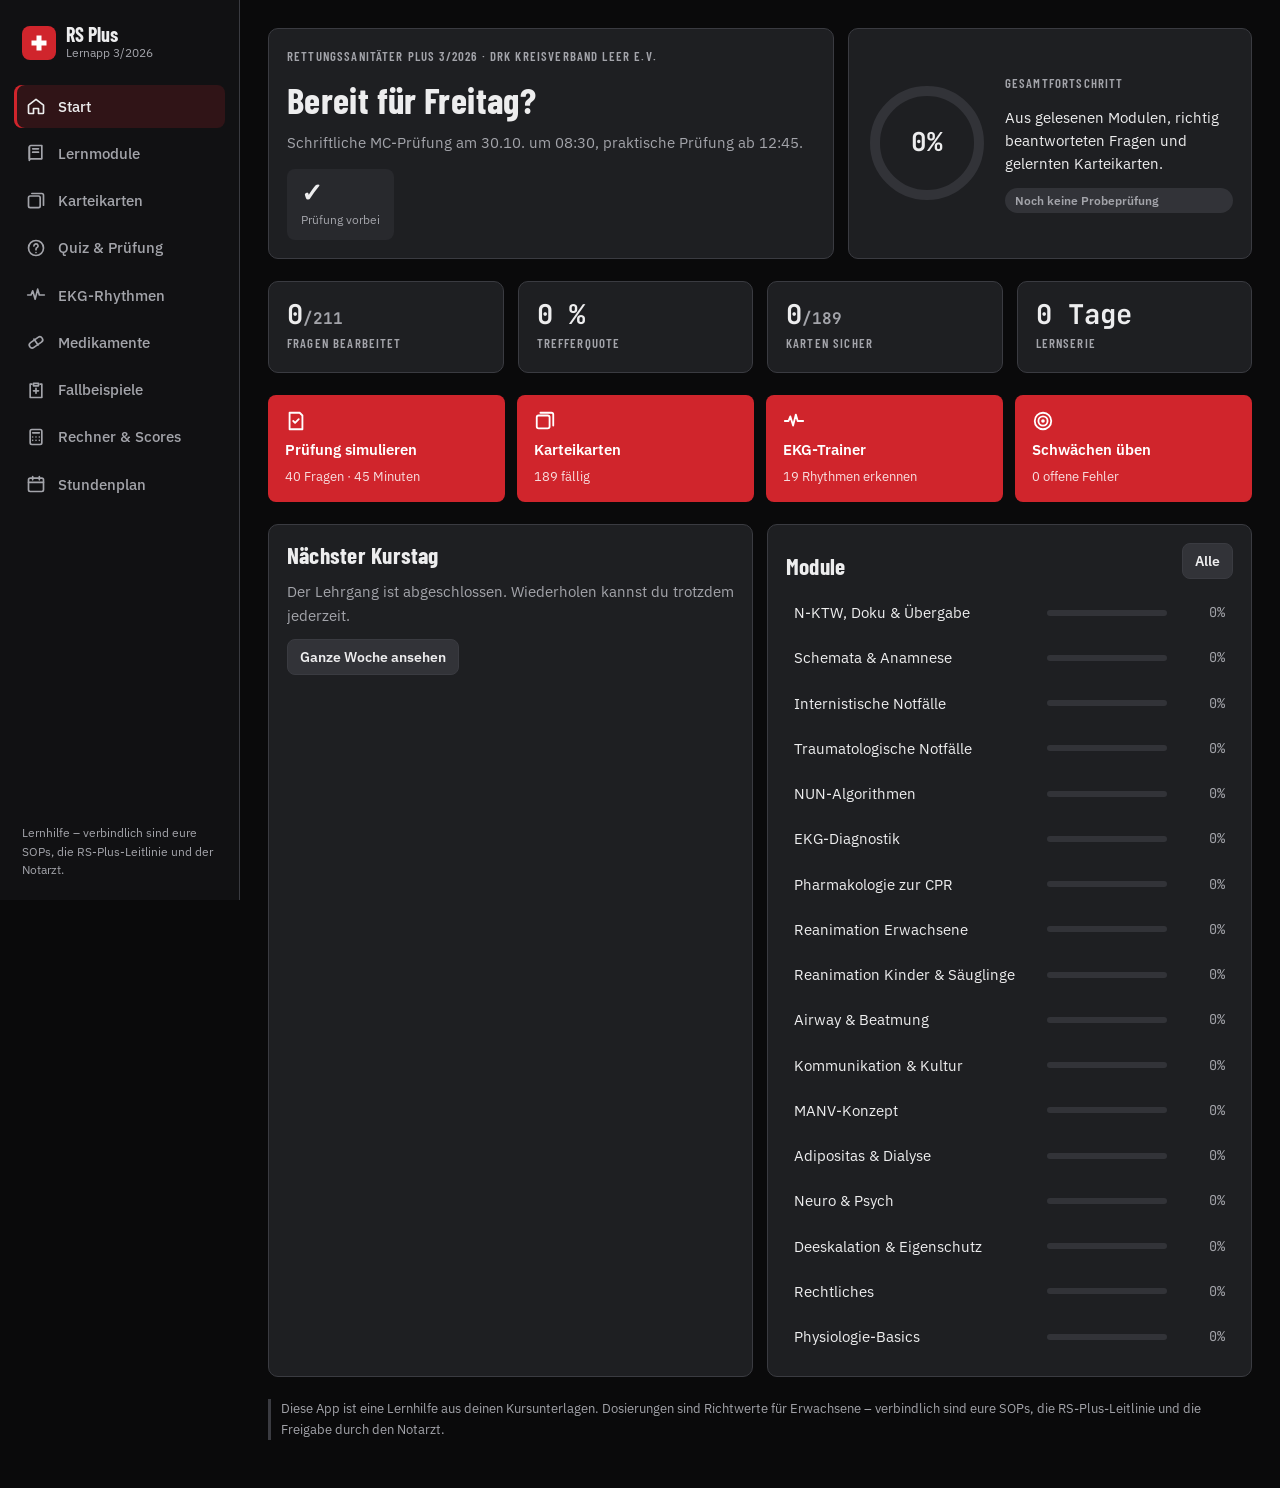
==== index.html @ 8b93676a "RS Plus Lernapp: Dashboard, Lernmodule, Quiz, Karteikarten, EKG, Medikamente, Fälle Co-Authored-By: " ====
<!doctype html>
<html lang="de">
<head>
  <meta charset="utf-8">
  <meta name="viewport" content="width=device-width, initial-scale=1, viewport-fit=cover">
  <meta name="theme-color" content="#0a0a0b">
  <title>RS Plus Lernapp</title>
  <link rel="preconnect" href="https://fonts.googleapis.com">
  <link rel="preconnect" href="https://fonts.gstatic.com" crossorigin>
  <link rel="stylesheet" href="https://fonts.googleapis.com/css2?family=Barlow+Condensed:wght@600;700&family=IBM+Plex+Sans:wght@400;500;600&family=JetBrains+Mono:wght@500;700&display=swap">
  <link rel="stylesheet" href="css/app.css">
</head>
<body>
  <div id="app"></div>
  <noscript>Bitte JavaScript aktivieren, um die Lernapp zu nutzen.</noscript>
  <script src="js/data/stundenplan.js"></script>
  <script src="js/data/module.js"></script>
  <script src="js/data/fragen.js"></script>
  <script src="js/data/medikamente.js"></script>
  <script src="js/data/faelle.js"></script>
  <script src="js/data/ekg.js"></script>
  <script src="js/app.js"></script>
</body>
</html>
---- css/app.css ----
/* RS Plus Lernapp – Layout: Seitenleiste (Desktop) bzw. Tab-Leiste (Handy), Inhalt in anthrazitfarbenen Feldern auf Schwarz */
:root {
  color-scheme: dark;
  --bg: #0a0a0b;
  --surface: #1e1f22;
  --surface-2: #28292d;
  --surface-3: #323338;
  --line: #3a3b41;
  --text: #ededee;
  --muted: #a3a4aa;
  --red: #d0252c;
  --red-hi: #e8383f;
  --red-soft: rgba(208, 37, 44, 0.16);
  --ok: #3db37c;
  --ok-soft: rgba(61, 179, 124, 0.15);
  --warn: #e2a23a;
  --warn-soft: rgba(226, 162, 58, 0.15);
  --ekg-bg: #0e0e0f;
  --ekg-gs: #2b1517;
  --ekg-gl: #4d1e22;
  --ekg-line: #5ef08f;
  --f-display: 'Barlow Condensed', 'Arial Narrow', 'Roboto Condensed', sans-serif;
  --f-body: 'IBM Plex Sans', system-ui, -apple-system, 'Segoe UI', Roboto, sans-serif;
  --f-mono: 'JetBrains Mono', ui-monospace, 'SFMono-Regular', Menlo, monospace;
  --r: 10px;
  --nav-h: 64px;
}

* { box-sizing: border-box; }
html, body { margin: 0; background: var(--bg); color: var(--text); }
body { font-family: var(--f-body); font-size: 15px; line-height: 1.55; -webkit-font-smoothing: antialiased; }
img, svg { max-width: 100%; }
[hidden] { display: none !important; }
button { font: inherit; color: inherit; }
a { color: var(--red-hi); }
:focus-visible { outline: 2px solid var(--red-hi); outline-offset: 2px; }
h1, h2, h3 { font-family: var(--f-display); font-weight: 700; letter-spacing: 0.01em; line-height: 1.1; margin: 0; text-wrap: balance; }
h1 { font-size: 2rem; }
h2 { font-size: 1.45rem; }
h3 { font-size: 1.15rem; }
p { margin: 0; }
.mono { font-family: var(--f-mono); font-variant-numeric: tabular-nums; }
.muted { color: var(--muted); }
.label { font-family: var(--f-display); text-transform: uppercase; letter-spacing: 0.09em; font-size: 0.8rem; color: var(--muted); font-weight: 600; }

/* ---------- Grundgerüst ---------- */
.app { display: grid; grid-template-columns: 240px minmax(0, 1fr); min-height: 100vh; }
.sidebar {
  position: sticky; top: 0; height: 100vh; overflow-y: auto;
  background: #111113; border-right: 1px solid var(--line);
  padding: 20px 14px; display: flex; flex-direction: column; gap: 4px;
}
.brand { display: flex; align-items: center; gap: 10px; padding: 4px 8px 18px; }
.brand-mark {
  width: 34px; height: 34px; border-radius: 8px; background: var(--red);
  display: grid; place-items: center; flex: none;
}
.brand-mark svg { width: 20px; height: 20px; }
.brand-name { font-family: var(--f-display); font-weight: 700; font-size: 1.25rem; line-height: 1; }
.brand-sub { font-size: 0.75rem; color: var(--muted); }
.nav-link {
  display: flex; align-items: center; gap: 12px; padding: 10px 12px; border-radius: 8px;
  color: var(--muted); text-decoration: none; font-weight: 500; border: 0; background: none; cursor: pointer; text-align: left;
}
.nav-link svg { width: 20px; height: 20px; flex: none; }
.nav-link:hover { background: var(--surface); color: var(--text); }
.nav-link.aktiv { background: var(--red-soft); color: var(--text); box-shadow: inset 3px 0 0 var(--red); }
.sidebar-foot { margin-top: auto; padding: 14px 8px 0; font-size: 0.75rem; color: var(--muted); }

.main {
  min-width: 0;
  padding-block: 28px 48px;
  padding-left: max(28px, env(safe-area-inset-left, 0px));
  padding-right: max(28px, env(safe-area-inset-right, 0px));
}
.inhalt { max-width: 1120px; margin: 0 auto; display: flex; flex-direction: column; gap: 22px; }

.topbar, .bottomnav { display: none; }

/* ---------- Bausteine ---------- */
.feld { background: var(--surface); border: 1px solid var(--line); border-radius: var(--r); padding: 18px; min-width: 0; }
.feld-2 { background: var(--surface-2); border-radius: 8px; padding: 14px; min-width: 0; }
.stapel { display: flex; flex-direction: column; gap: 12px; }
.reihe { display: flex; gap: 12px; flex-wrap: wrap; align-items: center; }
.raster { display: grid; gap: 14px; grid-template-columns: repeat(auto-fill, minmax(240px, 1fr)); }
.raster-2 { display: grid; gap: 14px; grid-template-columns: repeat(2, minmax(0, 1fr)); }
.kopf { display: flex; align-items: flex-end; justify-content: space-between; gap: 14px; flex-wrap: wrap; }
.kopf .stapel { gap: 6px; }

.btn {
  display: inline-flex; align-items: center; justify-content: center; gap: 8px;
  min-height: 44px; padding: 10px 18px; border-radius: 8px; border: 1px solid transparent;
  background: var(--red); color: #fff; font-weight: 600; cursor: pointer; text-decoration: none;
  transition: background 0.15s;
}
.btn:hover { background: var(--red-hi); }
.btn svg { width: 18px; height: 18px; }
.btn.zweit { background: var(--surface-3); border-color: var(--line); color: var(--text); }
.btn.zweit:hover { background: #3c3d43; }
.btn.klein { min-height: 36px; padding: 6px 12px; font-size: 0.9rem; }
.btn.breit { width: 100%; }
.btn:disabled { opacity: 0.45; cursor: default; }

.chip { display: inline-flex; align-items: center; gap: 6px; padding: 3px 10px; border-radius: 999px; font-size: 0.78rem; font-weight: 600; background: var(--surface-3); color: var(--muted); white-space: nowrap; }
.chip.rot { background: var(--red-soft); color: #ff8a8f; }
.chip.ok { background: var(--ok-soft); color: #7fe0b0; }
.chip.warn { background: var(--warn-soft); color: #f3c57a; }
.filter { display: flex; gap: 8px; flex-wrap: wrap; }
.filter button { border: 1px solid var(--line); background: var(--surface); color: var(--muted); border-radius: 999px; padding: 6px 14px; cursor: pointer; font-size: 0.88rem; }
.filter button.aktiv { background: var(--red); border-color: var(--red); color: #fff; }

.balken { height: 6px; background: var(--surface-3); border-radius: 99px; overflow: hidden; }
.balken > span { display: block; height: 100%; background: var(--red); border-radius: 99px; }
.balken.ok > span { background: var(--ok); }

.zurueck { display: inline-flex; align-items: center; gap: 6px; color: var(--muted); background: none; border: 0; cursor: pointer; padding: 4px 0; font-size: 0.9rem; }
.zurueck:hover { color: var(--text); }
.zurueck svg { width: 16px; height: 16px; }

.suche { width: 100%; min-height: 44px; background: var(--surface); border: 1px solid var(--line); border-radius: 8px; color: var(--text); padding: 10px 14px; font: inherit; }
.suche:focus { outline: 2px solid var(--red); border-color: transparent; }

.hinweis { font-size: 0.82rem; color: var(--muted); border-left: 3px solid var(--line); padding-left: 10px; }

/* ---------- Dashboard ---------- */
.hero { display: grid; grid-template-columns: minmax(0, 1.4fr) minmax(0, 1fr); gap: 14px; }
.hero-text { display: flex; flex-direction: column; gap: 14px; justify-content: space-between; }
.hero-text h1 { font-size: 2.3rem; }
.countdown { display: flex; gap: 10px; flex-wrap: wrap; }
.cd { background: var(--surface-2); border-radius: 8px; padding: 10px 14px; min-width: 76px; }
.cd b { display: block; font-family: var(--f-mono); font-size: 1.6rem; font-weight: 700; line-height: 1.1; }
.cd span { font-size: 0.75rem; color: var(--muted); }
.ring-feld { display: flex; align-items: center; gap: 18px; }
.ring { width: 120px; height: 120px; flex: none; }
.ring .bahn { stroke: var(--surface-3); }
.ring .wert { stroke: var(--red); transition: stroke-dashoffset 0.6s; }
.ring text { fill: var(--text); font-family: var(--f-mono); font-weight: 700; }
.kacheln { display: grid; grid-template-columns: repeat(4, minmax(0, 1fr)); gap: 14px; }
.kachel { display: flex; flex-direction: column; gap: 4px; }
.kachel b { font-family: var(--f-mono); font-size: 1.7rem; line-height: 1.1; }
.aktionen { display: grid; grid-template-columns: repeat(4, minmax(0, 1fr)); gap: 12px; }
.aktion { flex-direction: column; align-items: flex-start; text-align: left; min-height: 92px; padding: 14px 16px; gap: 6px; }
.aktion svg { width: 22px; height: 22px; }
.aktion small { font-weight: 400; opacity: 0.85; font-size: 0.8rem; }

.heute-liste { display: flex; flex-direction: column; }
.heute-zeile { display: grid; grid-template-columns: 56px 28px minmax(0, 1fr) auto; gap: 10px; align-items: center; padding: 10px 0; border-top: 1px solid var(--line); }
.heute-zeile:first-child { border-top: 0; }
.art { width: 24px; height: 24px; border-radius: 6px; display: grid; place-items: center; font-family: var(--f-display); font-weight: 700; font-size: 0.8rem; background: var(--surface-3); }
.art.P { background: var(--warn-soft); color: #f3c57a; }
.art.X { background: var(--red); color: #fff; }

.modul-liste { display: flex; flex-direction: column; gap: 2px; }
.modul-zeile { display: grid; grid-template-columns: minmax(0, 1fr) 120px 44px; gap: 14px; align-items: center; padding: 10px 8px; border-radius: 8px; background: none; border: 0; text-align: left; cursor: pointer; color: var(--text); }
.modul-zeile:hover { background: var(--surface-2); }
.modul-zeile .pct { font-family: var(--f-mono); font-size: 0.85rem; color: var(--muted); text-align: right; }

/* ---------- Module ---------- */
.modul-karte { display: flex; flex-direction: column; gap: 10px; cursor: pointer; text-align: left; color: var(--text); transition: border-color 0.15s; }
.modul-karte:hover { border-color: #55565d; }
.modul-karte p { color: var(--muted); font-size: 0.9rem; }
.modul-karte .reihe { justify-content: space-between; }
.abschnitt h3 { margin-bottom: 10px; }
.punkte { margin: 0; padding-left: 20px; display: flex; flex-direction: column; gap: 7px; }
.punkte li::marker { color: var(--red); }
.punkte strong, .feld strong { color: #fff; }
.tabelle-box { overflow-x: auto; }
table { border-collapse: collapse; width: 100%; font-size: 0.92rem; }
th, td { text-align: left; padding: 9px 10px; border-bottom: 1px solid var(--line); vertical-align: top; }
th { font-family: var(--f-display); text-transform: uppercase; letter-spacing: 0.06em; font-size: 0.8rem; color: var(--muted); font-weight: 600; background: var(--surface-2); }
td:first-child { font-weight: 600; }

/* ---------- Quiz ---------- */
.quiz-kopf { display: flex; justify-content: space-between; align-items: center; gap: 12px; flex-wrap: wrap; }
.frage { font-size: 1.15rem; font-weight: 600; line-height: 1.4; }
.antworten { display: flex; flex-direction: column; gap: 10px; }
.antwort {
  display: grid; grid-template-columns: 30px minmax(0, 1fr); gap: 12px; align-items: center;
  padding: 12px 14px; border-radius: 8px; border: 1px solid var(--line); background: var(--surface-2);
  text-align: left; cursor: pointer; min-height: 52px;
}
.antwort:hover:not(:disabled) { border-color: #5a5b62; }
.antwort .bst { width: 28px; height: 28px; border-radius: 6px; background: var(--surface-3); display: grid; place-items: center; font-family: var(--f-display); font-weight: 700; }
.antwort.gewaehlt { border-color: var(--red); background: var(--red-soft); }
.antwort.richtig { border-color: var(--ok); background: var(--ok-soft); }
.antwort.richtig .bst { background: var(--ok); color: #06140d; }
.antwort.falsch { border-color: var(--red); background: var(--red-soft); }
.antwort.falsch .bst { background: var(--red); color: #fff; }
.antwort:disabled { cursor: default; }
.erklaerung { border-left: 3px solid var(--ok); padding: 8px 12px; background: var(--surface-2); border-radius: 0 8px 8px 0; }
.erklaerung.falsch { border-left-color: var(--red); }
.ergebnis-zahl { font-family: var(--f-mono); font-size: 3rem; font-weight: 700; line-height: 1; }
.timer { font-family: var(--f-mono); font-weight: 700; font-size: 1.1rem; }
.timer.knapp { color: var(--red-hi); }
.punkte-navi { display: flex; gap: 4px; flex-wrap: wrap; }
.punkte-navi span { width: 10px; height: 10px; border-radius: 3px; background: var(--surface-3); }
.punkte-navi span.ok { background: var(--ok); }
.punkte-navi span.nein { background: var(--red); }
.punkte-navi span.jetzt { outline: 2px solid var(--text); }

/* ---------- Karteikarten ---------- */
.karte-buehne { perspective: 1400px; }
.karte {
  position: relative; min-height: 280px; border-radius: 14px; cursor: pointer;
  transform-style: preserve-3d; transition: transform 0.45s;
}
.karte.umgedreht { transform: rotateY(180deg); }
.karte-seite {
  position: absolute; inset: 0; backface-visibility: hidden; -webkit-backface-visibility: hidden;
  border-radius: 14px; border: 1px solid var(--line); background: var(--surface);
  padding: 26px; display: flex; flex-direction: column; justify-content: center; gap: 12px; overflow-y: auto;
}
.karte-seite.hinten { transform: rotateY(180deg); background: var(--surface-2); border-color: #4a4b52; }
.karte-text { font-size: 1.25rem; line-height: 1.45; font-weight: 500; }
.karte-seite.vorne .karte-text { font-family: var(--f-display); font-size: 1.7rem; font-weight: 600; }
.bewertung { display: grid; grid-template-columns: repeat(3, minmax(0, 1fr)); gap: 10px; }
.boxen { display: grid; grid-template-columns: repeat(5, minmax(0, 1fr)); gap: 8px; }
.box { text-align: center; padding: 10px 4px; }
.box b { display: block; font-family: var(--f-mono); font-size: 1.3rem; }
.box span { font-size: 0.72rem; color: var(--muted); }

/* ---------- EKG ---------- */
.ekg-svg { display: block; width: 100%; height: auto; aspect-ratio: 600 / 180; border-radius: 6px; }
.ekg-svg.klein { aspect-ratio: 600 / 180; }
.ekg-bg { fill: var(--ekg-bg); }
.ekg-gs { fill: none; stroke: var(--ekg-gs); stroke-width: 0.6; }
.ekg-gl { fill: none; stroke: var(--ekg-gl); stroke-width: 1; }
.ekg-line { fill: none; stroke: var(--ekg-line); stroke-width: 1.8; stroke-linejoin: round; stroke-linecap: round; filter: drop-shadow(0 0 2px rgba(94, 240, 143, 0.45)); }
.ekg-scroll { overflow-x: auto; }
.ekg-scroll .ekg-svg { min-width: 340px; }
.rhythmus-karte { display: flex; flex-direction: column; gap: 10px; cursor: pointer; text-align: left; color: var(--text); }
.rhythmus-karte:hover { border-color: #55565d; }
.massstab { display: flex; gap: 14px; flex-wrap: wrap; font-size: 0.78rem; color: var(--muted); }

/* ---------- Medikamente ---------- */
.medi-zeile { display: grid; grid-template-columns: minmax(0, 1fr) auto; gap: 8px 14px; align-items: center; padding: 14px 16px; cursor: pointer; text-align: left; color: var(--text); }
.medi-zeile:hover { border-color: #55565d; }
.medi-zeile .ind { grid-column: 1 / -1; color: var(--muted); font-size: 0.88rem; }
.medi-name { font-family: var(--f-display); font-size: 1.25rem; font-weight: 700; }
.steckbrief { display: grid; grid-template-columns: 170px minmax(0, 1fr); gap: 0; }
.steckbrief > div { padding: 12px 14px; border-top: 1px solid var(--line); }
.steckbrief > div:nth-child(odd) { font-family: var(--f-display); text-transform: uppercase; letter-spacing: 0.06em; font-size: 0.82rem; color: var(--muted); font-weight: 600; background: var(--surface-2); }
.steckbrief .dosis { font-family: var(--f-mono); font-size: 0.92rem; }
.steckbrief ul { margin: 0; padding-left: 18px; }
.cave { border: 1px solid var(--red); background: var(--red-soft); border-radius: 8px; padding: 12px 14px; }

/* ---------- Fälle ---------- */
.werte { display: flex; flex-wrap: wrap; gap: 8px; }
.wert { background: var(--surface-2); border-radius: 8px; padding: 8px 12px; min-width: 84px; }
.wert span { display: block; font-size: 0.72rem; color: var(--muted); text-transform: uppercase; letter-spacing: 0.06em; }
.wert b { font-family: var(--f-mono); font-size: 1.05rem; }
.schritt { display: flex; flex-direction: column; gap: 10px; }
.schritt-nr { font-family: var(--f-display); font-weight: 700; color: var(--red-hi); }
.loesung { border-left: 3px solid var(--ok); background: var(--surface-2); padding: 10px 14px; border-radius: 0 8px 8px 0; }
.uebergabe { font-style: italic; line-height: 1.7; }

/* ---------- Rechner ---------- */
.rechner label { display: flex; flex-direction: column; gap: 6px; font-size: 0.88rem; color: var(--muted); }
.rechner select, .rechner input {
  min-height: 44px; background: var(--surface-2); border: 1px solid var(--line); border-radius: 8px; color: var(--text); padding: 8px 12px; font: inherit;
}
.ergebnis { font-family: var(--f-mono); font-size: 2rem; font-weight: 700; }
.check { display: flex; gap: 10px; align-items: center; color: var(--text) !important; font-size: 0.95rem !important; flex-direction: row !important; }
.check input { min-height: 0; width: 20px; height: 20px; accent-color: var(--red); }

/* ---------- Stundenplan ---------- */
.tag-spalten { display: grid; grid-template-columns: repeat(5, minmax(0, 1fr)); gap: 12px; }
.tag-spalte { display: flex; flex-direction: column; gap: 8px; }
.tag-spalte.heute { border-color: var(--red); }
.einheit { background: var(--surface-2); border-radius: 8px; padding: 10px; display: flex; flex-direction: column; gap: 4px; font-size: 0.88rem; border: 0; text-align: left; color: var(--text); }
.einheit[data-ziel] { cursor: pointer; }
.einheit[data-ziel]:hover { background: var(--surface-3); }

.toast { position: fixed; left: 50%; transform: translateX(-50%); bottom: calc(24px + env(safe-area-inset-bottom, 0px)); background: var(--surface-3); border: 1px solid var(--line); padding: 10px 18px; border-radius: 8px; z-index: 50; }

/* ---------- Handy ---------- */
@media (max-width: 900px) {
  .app { display: block; }
  .sidebar { display: none; }
  .topbar {
    display: flex; align-items: center; gap: 10px; position: sticky; top: env(safe-area-inset-top, 0px); z-index: 20;
    background: rgba(10, 10, 11, 0.92); backdrop-filter: blur(8px); border-bottom: 1px solid var(--line);
    padding-block: 10px; padding-left: max(16px, env(safe-area-inset-left, 0px)); padding-right: max(16px, env(safe-area-inset-right, 0px));
  }
  body::before { content: ""; position: fixed; inset: 0 0 auto; height: env(safe-area-inset-top, 0px); z-index: 10; background: var(--bg); }
  .topbar .brand { padding: 0; }
  .main { padding-block: 18px calc(var(--nav-h) + 28px + env(safe-area-inset-bottom, 0px)); padding-left: max(16px, env(safe-area-inset-left, 0px)); padding-right: max(16px, env(safe-area-inset-right, 0px)); }
  .bottomnav {
    display: grid; grid-template-columns: repeat(5, minmax(0, 1fr)); position: fixed; left: 0; right: 0; bottom: 0; z-index: 30;
    background: #111113; border-top: 1px solid var(--line);
    padding-bottom: env(safe-area-inset-bottom, 0px); padding-left: env(safe-area-inset-left, 0px); padding-right: env(safe-area-inset-right, 0px);
  }
  .bottomnav button { display: flex; flex-direction: column; align-items: center; justify-content: center; gap: 3px; height: var(--nav-h); border: 0; background: none; color: var(--muted); font-size: 0.7rem; cursor: pointer; }
  .bottomnav button svg { width: 22px; height: 22px; }
  .bottomnav button.aktiv { color: var(--red-hi); }
  .hero, .raster-2 { grid-template-columns: minmax(0, 1fr); }
  .hero-text h1 { font-size: 1.9rem; }
  .kacheln, .aktionen { grid-template-columns: repeat(2, minmax(0, 1fr)); }
  .tag-spalten { grid-template-columns: minmax(0, 1fr); }
  .steckbrief { grid-template-columns: minmax(0, 1fr); }
  .steckbrief > div:nth-child(odd) { padding-bottom: 6px; }
  .modul-zeile { grid-template-columns: minmax(0, 1fr) 70px 40px; }
  .heute-zeile { grid-template-columns: 46px 26px minmax(0, 1fr); }
  .heute-zeile .btn { grid-column: 3; justify-self: start; }
  .karte { min-height: 300px; }
  .karte-seite.vorne .karte-text { font-size: 1.45rem; }
  .bewertung .btn { padding: 10px 8px; font-size: 0.9rem; }
  h1 { font-size: 1.7rem; }
}
.mehr-menue { display: grid; grid-template-columns: repeat(2, minmax(0, 1fr)); gap: 10px; }
.mehr-menue .btn { min-height: 64px; justify-content: flex-start; }

@media (prefers-reduced-motion: reduce) {
  .karte, .ring .wert, .btn { transition: none; }
}
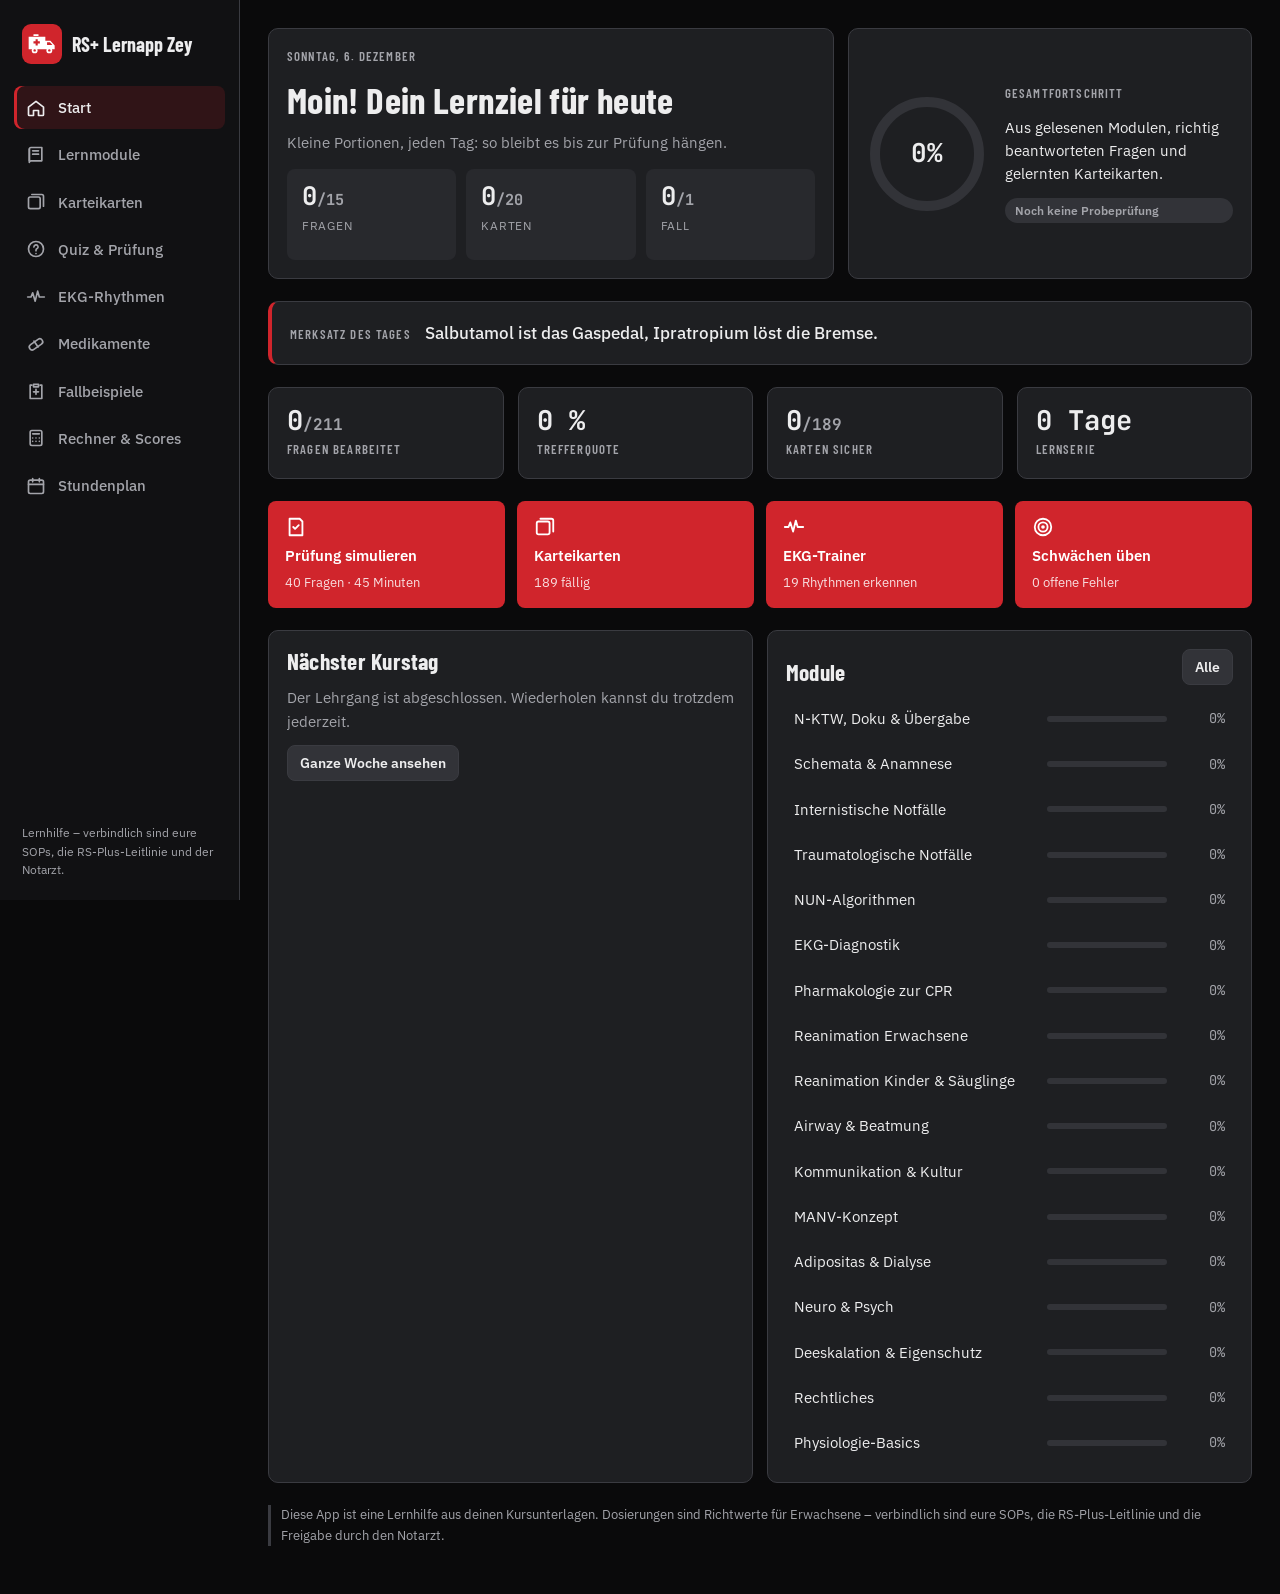
==== commit 31df4977: "Layout: Rettungswagen-Logo, Name RS+ Lernapp Zey, Tagesziele und Merksatz statt Kursdaten Co-Authore" ====
--- a/index.html
+++ b/index.html
@@ -4,7 +4,7 @@
   <meta charset="utf-8">
   <meta name="viewport" content="width=device-width, initial-scale=1, viewport-fit=cover">
   <meta name="theme-color" content="#0a0a0b">
-  <title>RS Plus Lernapp</title>
+  <title>RS+ Lernapp Zey</title>
   <link rel="preconnect" href="https://fonts.googleapis.com">
   <link rel="preconnect" href="https://fonts.gstatic.com" crossorigin>
   <link rel="stylesheet" href="https://fonts.googleapis.com/css2?family=Barlow+Condensed:wght@600;700&family=IBM+Plex+Sans:wght@400;500;600&family=JetBrains+Mono:wght@500;700&display=swap">
--- a/css/app.css
+++ b/css/app.css
@@ -52,10 +52,10 @@
 }
 .brand { display: flex; align-items: center; gap: 10px; padding: 4px 8px 18px; }
 .brand-mark {
-  width: 34px; height: 34px; border-radius: 8px; background: var(--red);
+  width: 40px; height: 40px; border-radius: 9px; background: var(--red);
   display: grid; place-items: center; flex: none;
 }
-.brand-mark svg { width: 20px; height: 20px; }
+.brand-mark svg { width: 32px; height: 32px; }
 .brand-name { font-family: var(--f-display); font-weight: 700; font-size: 1.25rem; line-height: 1; }
 .brand-sub { font-size: 0.75rem; color: var(--muted); }
 .nav-link {
@@ -126,10 +126,15 @@
 .hero { display: grid; grid-template-columns: minmax(0, 1.4fr) minmax(0, 1fr); gap: 14px; }
 .hero-text { display: flex; flex-direction: column; gap: 14px; justify-content: space-between; }
 .hero-text h1 { font-size: 2.3rem; }
-.countdown { display: flex; gap: 10px; flex-wrap: wrap; }
-.cd { background: var(--surface-2); border-radius: 8px; padding: 10px 14px; min-width: 76px; }
-.cd b { display: block; font-family: var(--f-mono); font-size: 1.6rem; font-weight: 700; line-height: 1.1; }
-.cd span { font-size: 0.75rem; color: var(--muted); }
+.tagesziele { display: grid; grid-template-columns: repeat(3, minmax(0, 1fr)); gap: 10px; }
+.tagesziel { display: flex; flex-direction: column; gap: 6px; text-align: left; background: var(--surface-2); border: 1px solid transparent; border-radius: 8px; padding: 12px 14px; cursor: pointer; color: var(--text); }
+.tagesziel:hover { border-color: var(--line); }
+.tagesziel b { font-size: 1.6rem; line-height: 1.1; }
+.tagesziel b span { font-size: 0.95rem; color: var(--muted); }
+.tagesziel > span { font-size: 0.78rem; color: var(--muted); text-transform: uppercase; letter-spacing: 0.06em; }
+.tagesziel.ok { border-color: var(--ok); }
+.merksatz { display: flex; gap: 14px; align-items: baseline; flex-wrap: wrap; border-left: 4px solid var(--red); }
+.merksatz p { font-size: 1.05rem; font-weight: 500; flex: 1 1 280px; }
 .ring-feld { display: flex; align-items: center; gap: 18px; }
 .ring { width: 120px; height: 120px; flex: none; }
 .ring .bahn { stroke: var(--surface-3); }
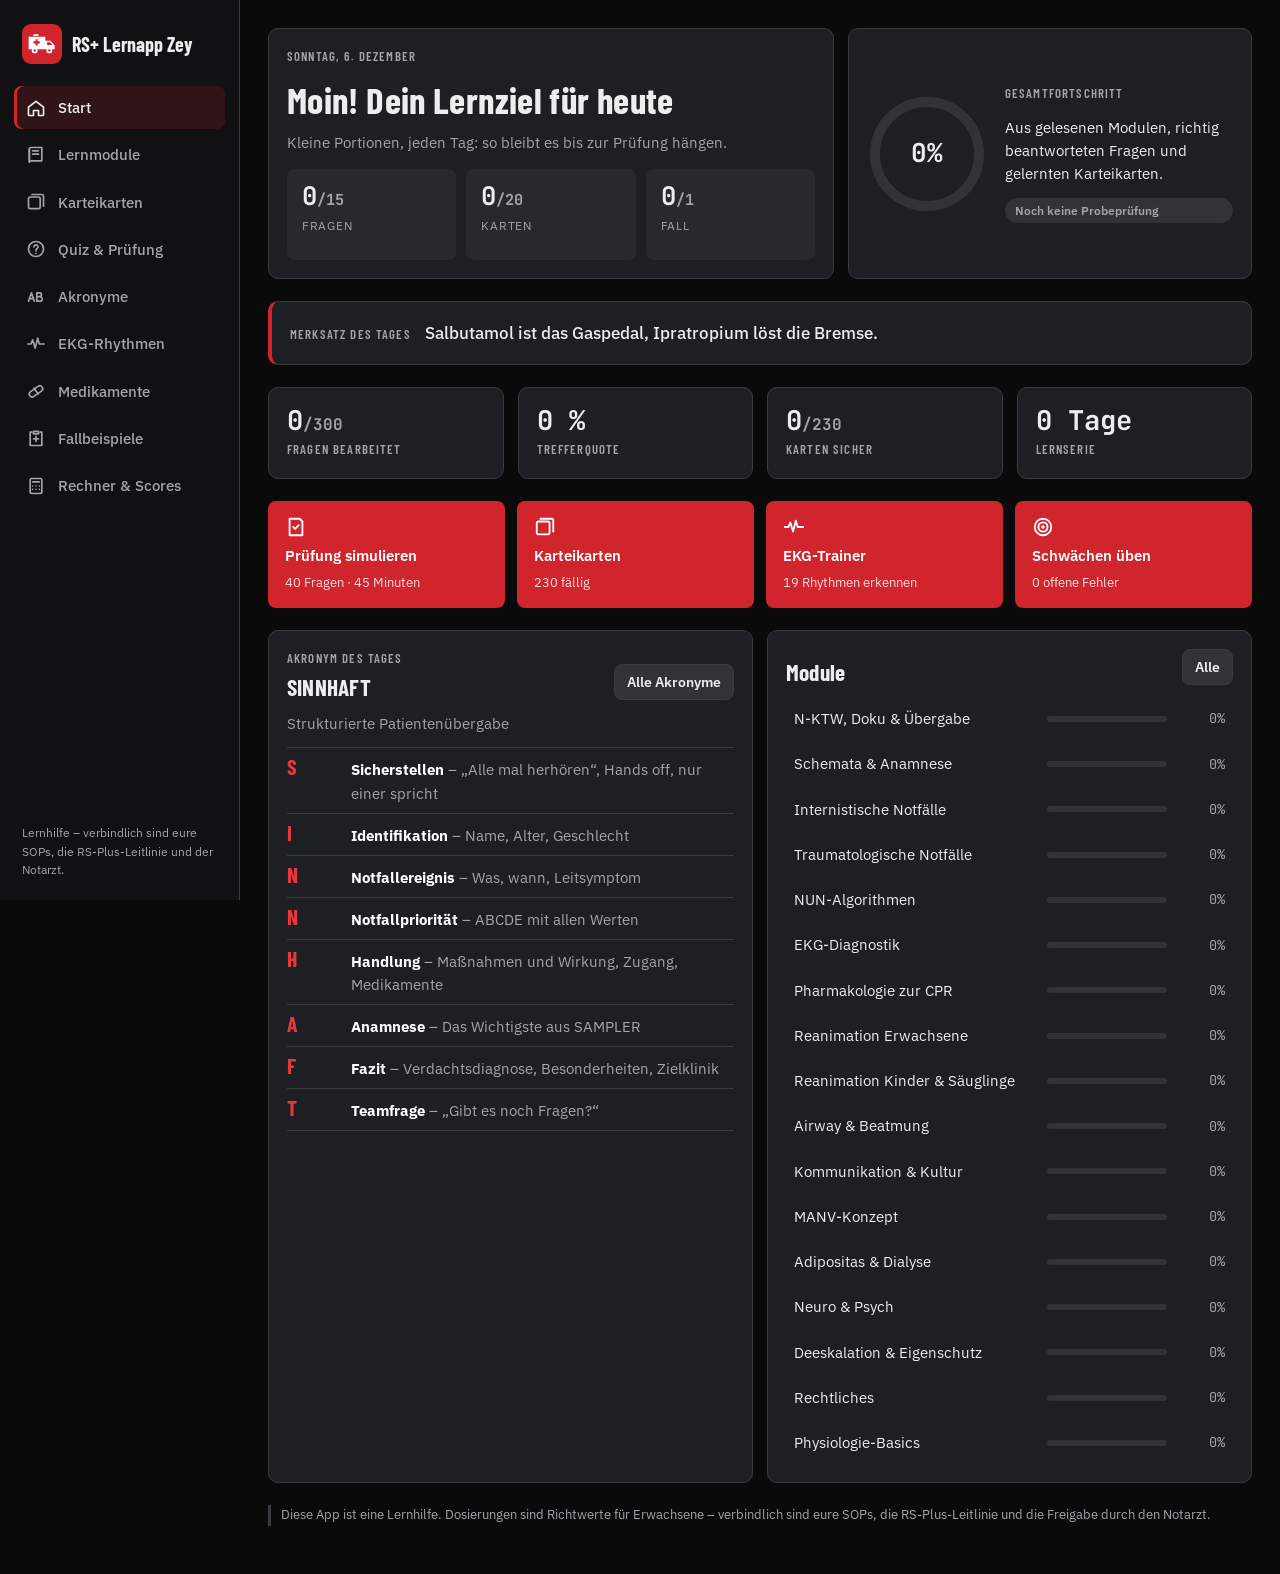
==== commit 4277d636: "Stundenplan entfernt, reine Lern-App; Akronyme mit Karten und Quiz ergänzt Co-Authored-By: Claude Op" ====
--- a/index.html
+++ b/index.html
@@ -13,7 +13,7 @@
 <body>
   <div id="app"></div>
   <noscript>Bitte JavaScript aktivieren, um die Lernapp zu nutzen.</noscript>
-  <script src="js/data/stundenplan.js"></script>
+  <script src="js/data/akronyme.js"></script>
   <script src="js/data/module.js"></script>
   <script src="js/data/fragen.js"></script>
   <script src="js/data/medikamente.js"></script>
--- a/css/app.css
+++ b/css/app.css
@@ -148,13 +148,6 @@
 .aktion svg { width: 22px; height: 22px; }
 .aktion small { font-weight: 400; opacity: 0.85; font-size: 0.8rem; }
 
-.heute-liste { display: flex; flex-direction: column; }
-.heute-zeile { display: grid; grid-template-columns: 56px 28px minmax(0, 1fr) auto; gap: 10px; align-items: center; padding: 10px 0; border-top: 1px solid var(--line); }
-.heute-zeile:first-child { border-top: 0; }
-.art { width: 24px; height: 24px; border-radius: 6px; display: grid; place-items: center; font-family: var(--f-display); font-weight: 700; font-size: 0.8rem; background: var(--surface-3); }
-.art.P { background: var(--warn-soft); color: #f3c57a; }
-.art.X { background: var(--red); color: #fff; }
-
 .modul-liste { display: flex; flex-direction: column; gap: 2px; }
 .modul-zeile { display: grid; grid-template-columns: minmax(0, 1fr) 120px 44px; gap: 14px; align-items: center; padding: 10px 8px; border-radius: 8px; background: none; border: 0; text-align: left; cursor: pointer; color: var(--text); }
 .modul-zeile:hover { background: var(--surface-2); }
@@ -268,15 +261,13 @@
 .check { display: flex; gap: 10px; align-items: center; color: var(--text) !important; font-size: 0.95rem !important; flex-direction: row !important; }
 .check input { min-height: 0; width: 20px; height: 20px; accent-color: var(--red); }
 
-/* ---------- Stundenplan ---------- */
-.tag-spalten { display: grid; grid-template-columns: repeat(5, minmax(0, 1fr)); gap: 12px; }
-.tag-spalte { display: flex; flex-direction: column; gap: 8px; }
-.tag-spalte.heute { border-color: var(--red); }
-.einheit { background: var(--surface-2); border-radius: 8px; padding: 10px; display: flex; flex-direction: column; gap: 4px; font-size: 0.88rem; border: 0; text-align: left; color: var(--text); }
-.einheit[data-ziel] { cursor: pointer; }
-.einheit[data-ziel]:hover { background: var(--surface-3); }
-
 .toast { position: fixed; left: 50%; transform: translateX(-50%); bottom: calc(24px + env(safe-area-inset-bottom, 0px)); background: var(--surface-3); border: 1px solid var(--line); padding: 10px 18px; border-radius: 8px; z-index: 50; }
+
+/* ---------- Akronyme ---------- */
+.akr-raster { display: grid; gap: 14px; grid-template-columns: repeat(auto-fill, minmax(340px, 1fr)); align-items: start; }
+.akr-zeilen { display: flex; flex-direction: column; border-top: 1px solid var(--line); }
+.akr-zeile { display: grid; grid-template-columns: 52px minmax(0, 1fr); gap: 12px; align-items: baseline; padding: 8px 0; border-bottom: 1px solid var(--line); font-size: 0.93rem; }
+.akr-b { font-family: var(--f-display); font-weight: 700; font-size: 1.35rem; color: var(--red-hi); line-height: 1; overflow-wrap: anywhere; }
 
 /* ---------- Handy ---------- */
 @media (max-width: 900px) {
@@ -298,15 +289,12 @@
   .bottomnav button { display: flex; flex-direction: column; align-items: center; justify-content: center; gap: 3px; height: var(--nav-h); border: 0; background: none; color: var(--muted); font-size: 0.7rem; cursor: pointer; }
   .bottomnav button svg { width: 22px; height: 22px; }
   .bottomnav button.aktiv { color: var(--red-hi); }
-  .hero, .raster-2 { grid-template-columns: minmax(0, 1fr); }
+  .hero, .raster-2, .akr-raster { grid-template-columns: minmax(0, 1fr); }
   .hero-text h1 { font-size: 1.9rem; }
   .kacheln, .aktionen { grid-template-columns: repeat(2, minmax(0, 1fr)); }
-  .tag-spalten { grid-template-columns: minmax(0, 1fr); }
   .steckbrief { grid-template-columns: minmax(0, 1fr); }
   .steckbrief > div:nth-child(odd) { padding-bottom: 6px; }
   .modul-zeile { grid-template-columns: minmax(0, 1fr) 70px 40px; }
-  .heute-zeile { grid-template-columns: 46px 26px minmax(0, 1fr); }
-  .heute-zeile .btn { grid-column: 3; justify-self: start; }
   .karte { min-height: 300px; }
   .karte-seite.vorne .karte-text { font-size: 1.45rem; }
   .bewertung .btn { padding: 10px 8px; font-size: 0.9rem; }
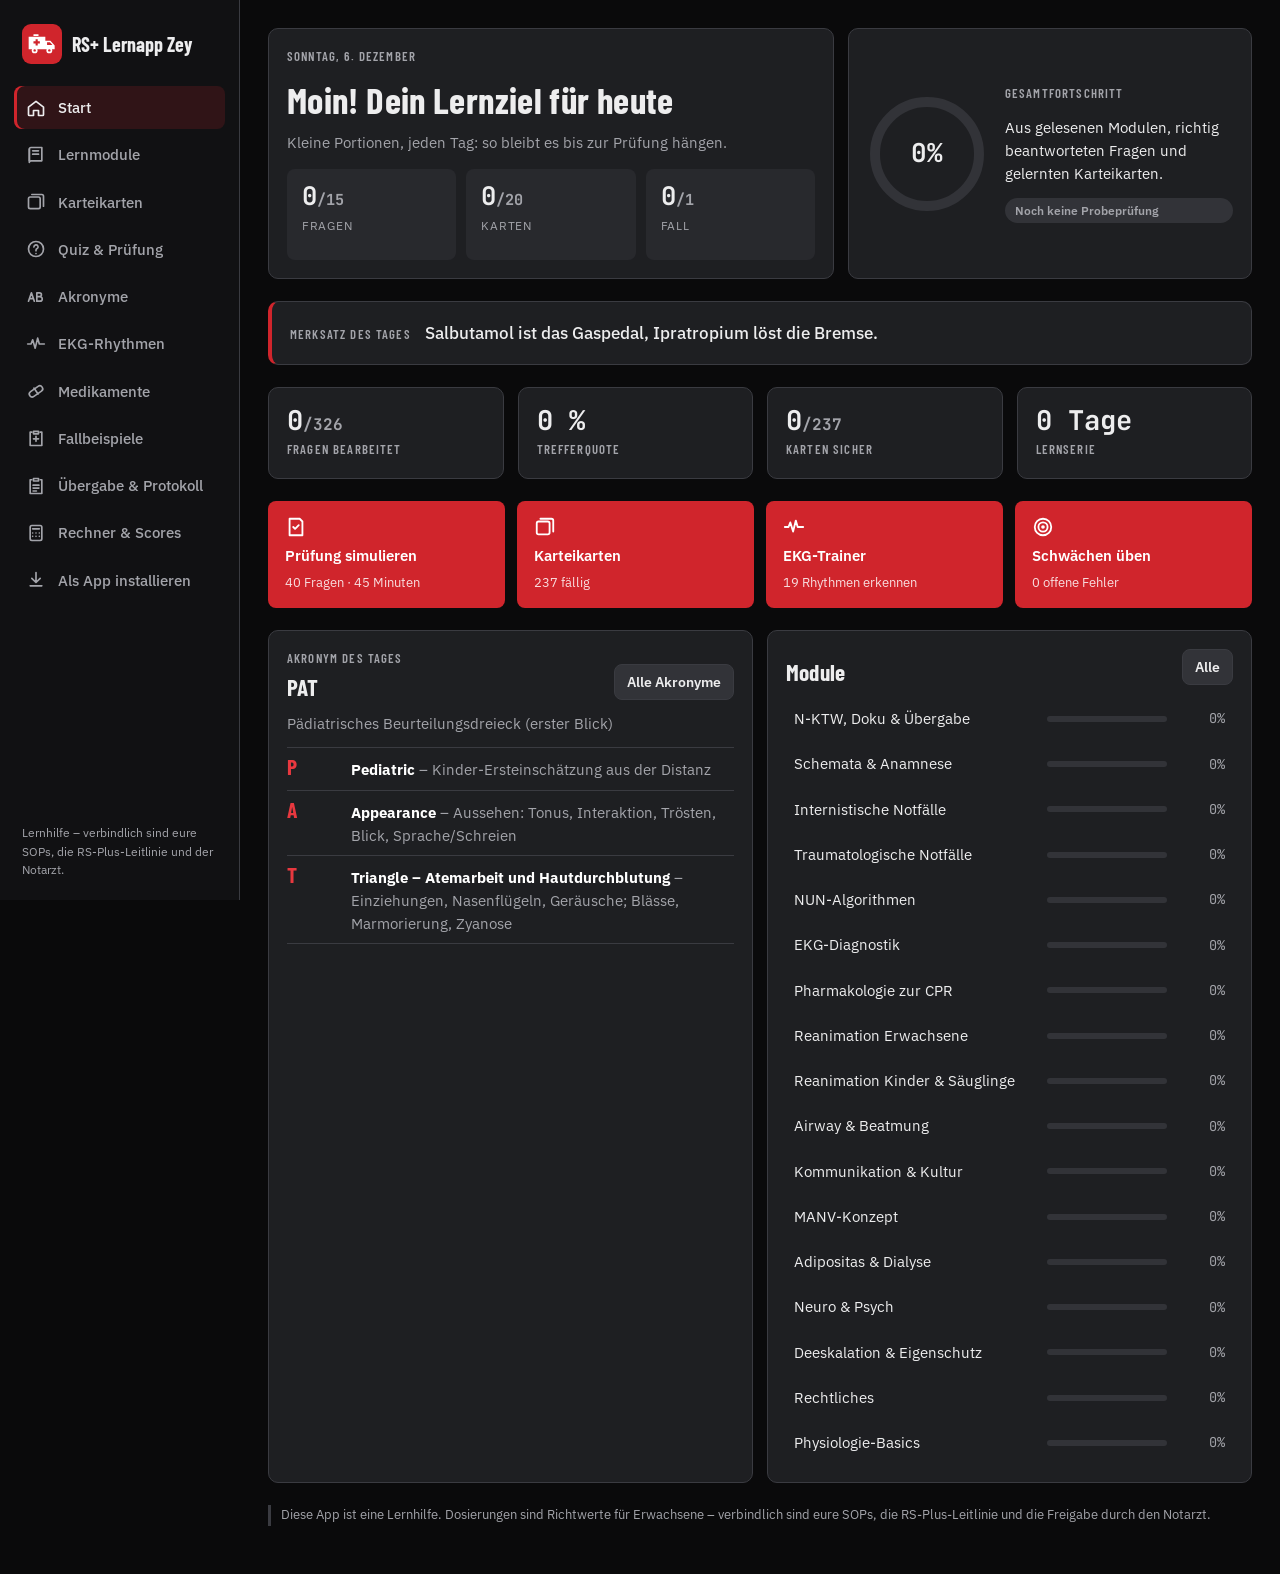
==== commit 04ce3800: "PWA (Manifest, Service Worker, Icons), Übergabe-Trainer und Protokoll-Übung Co-Authored-By: Claude O" ====
--- a/index.html
+++ b/index.html
@@ -9,6 +9,12 @@
   <link rel="preconnect" href="https://fonts.gstatic.com" crossorigin>
   <link rel="stylesheet" href="https://fonts.googleapis.com/css2?family=Barlow+Condensed:wght@600;700&family=IBM+Plex+Sans:wght@400;500;600&family=JetBrains+Mono:wght@500;700&display=swap">
   <link rel="stylesheet" href="css/app.css">
+  <link rel="manifest" href="manifest.webmanifest">
+  <link rel="icon" href="icons/icon.svg" type="image/svg+xml">
+  <link rel="apple-touch-icon" href="icons/apple-touch-icon.png">
+  <meta name="apple-mobile-web-app-capable" content="yes">
+  <meta name="apple-mobile-web-app-status-bar-style" content="black">
+  <meta name="apple-mobile-web-app-title" content="RS+ Lernapp">
 </head>
 <body>
   <div id="app"></div>
--- a/css/app.css
+++ b/css/app.css
@@ -259,9 +259,16 @@
 }
 .ergebnis { font-family: var(--f-mono); font-size: 2rem; font-weight: 700; }
 .check { display: flex; gap: 10px; align-items: center; color: var(--text) !important; font-size: 0.95rem !important; flex-direction: row !important; }
-.check input { min-height: 0; width: 20px; height: 20px; accent-color: var(--red); }
+.check input { min-height: 0; width: 20px; height: 20px; flex: none; accent-color: var(--red); }
 
 .toast { position: fixed; left: 50%; transform: translateX(-50%); bottom: calc(24px + env(safe-area-inset-bottom, 0px)); background: var(--surface-3); border: 1px solid var(--line); padding: 10px 18px; border-radius: 8px; z-index: 50; }
+
+/* ---------- Übergabe & Protokoll ---------- */
+.eingabe { width: 100%; background: var(--surface-2); border: 1px solid var(--line); border-radius: 8px; color: var(--text); padding: 12px 14px; font: inherit; line-height: 1.6; resize: vertical; }
+.eingabe:focus { outline: 2px solid var(--red); border-color: transparent; }
+.raster-3 { display: grid; gap: 12px; grid-template-columns: repeat(auto-fill, minmax(170px, 1fr)); }
+.protokoll h3 { margin-top: 6px; }
+.protokoll input[type="text"], .protokoll input[type="number"] { width: 100%; }
 
 /* ---------- Akronyme ---------- */
 .akr-raster { display: grid; gap: 14px; grid-template-columns: repeat(auto-fill, minmax(340px, 1fr)); align-items: start; }
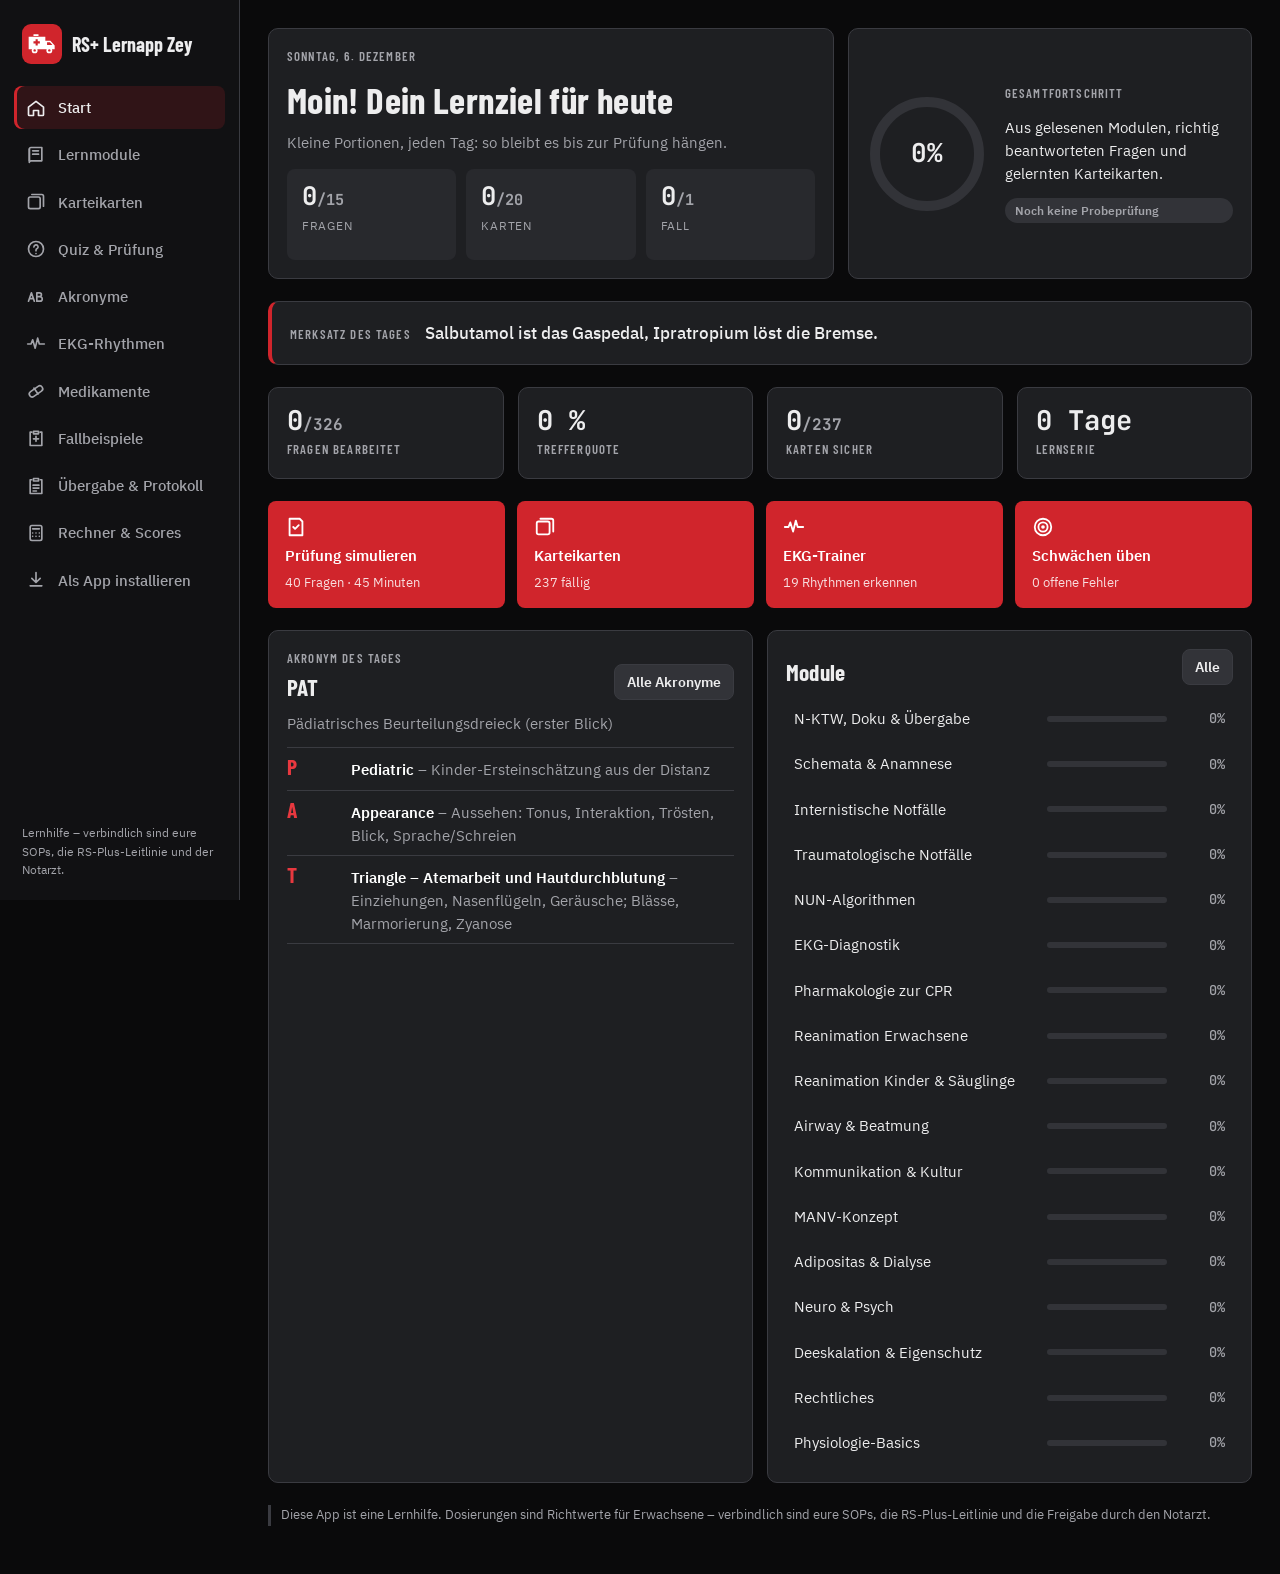
==== commit f4e299b2: "Schriften lokal eingebunden statt Google Fonts (Datenschutz), Offline-Cache v2 Co-Authored-By: Claud" ====
--- a/index.html
+++ b/index.html
@@ -5,9 +5,7 @@
   <meta name="viewport" content="width=device-width, initial-scale=1, viewport-fit=cover">
   <meta name="theme-color" content="#0a0a0b">
   <title>RS+ Lernapp Zey</title>
-  <link rel="preconnect" href="https://fonts.googleapis.com">
-  <link rel="preconnect" href="https://fonts.gstatic.com" crossorigin>
-  <link rel="stylesheet" href="https://fonts.googleapis.com/css2?family=Barlow+Condensed:wght@600;700&family=IBM+Plex+Sans:wght@400;500;600&family=JetBrains+Mono:wght@500;700&display=swap">
+  <link rel="stylesheet" href="css/fonts.css">
   <link rel="stylesheet" href="css/app.css">
   <link rel="manifest" href="manifest.webmanifest">
   <link rel="icon" href="icons/icon.svg" type="image/svg+xml">
--- a/css/fonts.css
+++ b/css/fonts.css
@@ -0,0 +1,8 @@
+/* Schriften lokal eingebunden (SIL Open Font License, siehe fonts/LICENSE-*.txt) – keine Verbindung zu Google */
+@font-face { font-family: 'Barlow Condensed'; font-style: normal; font-weight: 600; font-display: swap; src: url('../fonts/barlow-condensed-latin-600-normal.woff2') format('woff2'); }
+@font-face { font-family: 'Barlow Condensed'; font-style: normal; font-weight: 700; font-display: swap; src: url('../fonts/barlow-condensed-latin-700-normal.woff2') format('woff2'); }
+@font-face { font-family: 'IBM Plex Sans'; font-style: normal; font-weight: 400; font-display: swap; src: url('../fonts/ibm-plex-sans-latin-400-normal.woff2') format('woff2'); }
+@font-face { font-family: 'IBM Plex Sans'; font-style: normal; font-weight: 500; font-display: swap; src: url('../fonts/ibm-plex-sans-latin-500-normal.woff2') format('woff2'); }
+@font-face { font-family: 'IBM Plex Sans'; font-style: normal; font-weight: 600; font-display: swap; src: url('../fonts/ibm-plex-sans-latin-600-normal.woff2') format('woff2'); }
+@font-face { font-family: 'JetBrains Mono'; font-style: normal; font-weight: 500; font-display: swap; src: url('../fonts/jetbrains-mono-latin-500-normal.woff2') format('woff2'); }
+@font-face { font-family: 'JetBrains Mono'; font-style: normal; font-weight: 700; font-display: swap; src: url('../fonts/jetbrains-mono-latin-700-normal.woff2') format('woff2'); }
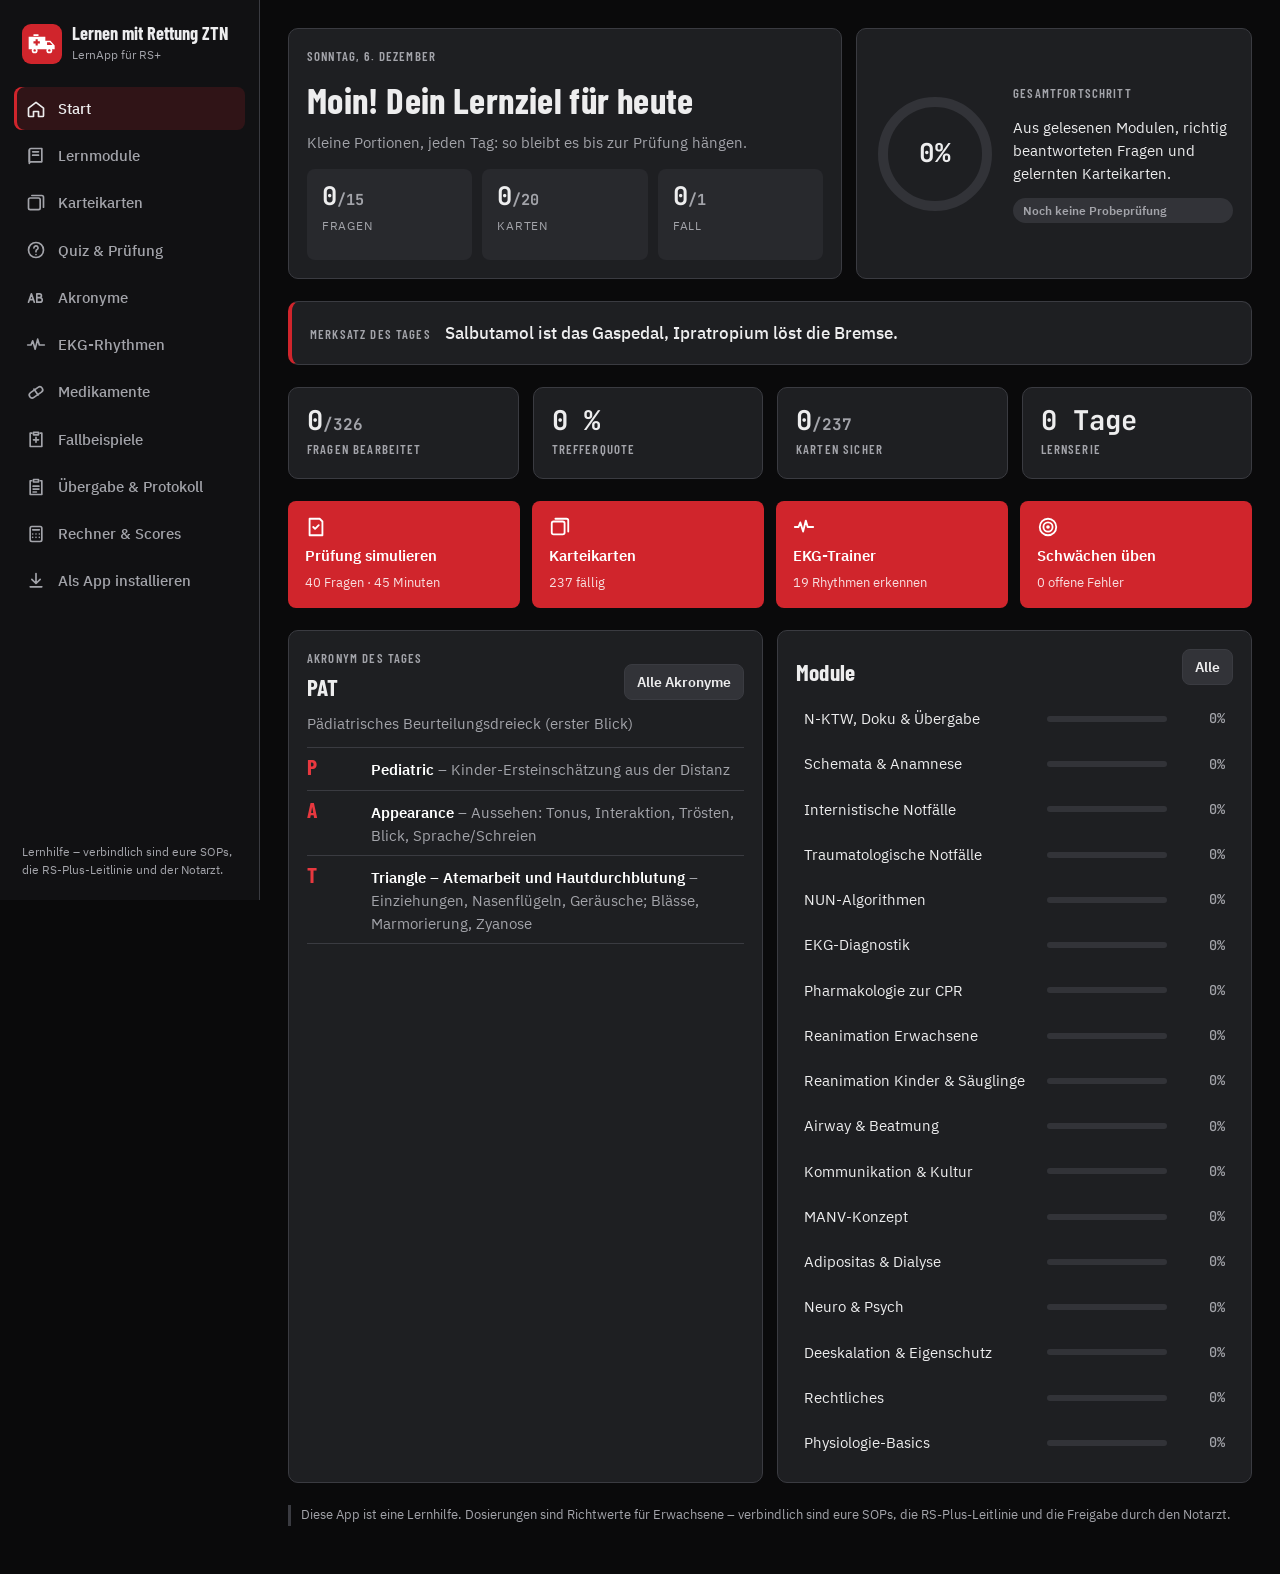
==== commit 983c4bcc: "App umbenannt: Lernen mit Rettung ZTN – LernApp für RS+ Co-Authored-By: Claude Opus 5.5 <noreply@ant" ====
--- a/index.html
+++ b/index.html
@@ -4,7 +4,7 @@
   <meta charset="utf-8">
   <meta name="viewport" content="width=device-width, initial-scale=1, viewport-fit=cover">
   <meta name="theme-color" content="#0a0a0b">
-  <title>RS+ Lernapp Zey</title>
+  <title>Lernen mit Rettung ZTN</title>
   <link rel="stylesheet" href="css/fonts.css">
   <link rel="stylesheet" href="css/app.css">
   <link rel="manifest" href="manifest.webmanifest">
@@ -12,7 +12,7 @@
   <link rel="apple-touch-icon" href="icons/apple-touch-icon.png">
   <meta name="apple-mobile-web-app-capable" content="yes">
   <meta name="apple-mobile-web-app-status-bar-style" content="black">
-  <meta name="apple-mobile-web-app-title" content="RS+ Lernapp">
+  <meta name="apple-mobile-web-app-title" content="Rettung ZTN">
 </head>
 <body>
   <div id="app"></div>
--- a/css/app.css
+++ b/css/app.css
@@ -44,7 +44,7 @@
 .label { font-family: var(--f-display); text-transform: uppercase; letter-spacing: 0.09em; font-size: 0.8rem; color: var(--muted); font-weight: 600; }
 
 /* ---------- Grundgerüst ---------- */
-.app { display: grid; grid-template-columns: 240px minmax(0, 1fr); min-height: 100vh; }
+.app { display: grid; grid-template-columns: 260px minmax(0, 1fr); min-height: 100vh; }
 .sidebar {
   position: sticky; top: 0; height: 100vh; overflow-y: auto;
   background: #111113; border-right: 1px solid var(--line);
@@ -56,8 +56,8 @@
   display: grid; place-items: center; flex: none;
 }
 .brand-mark svg { width: 32px; height: 32px; }
-.brand-name { font-family: var(--f-display); font-weight: 700; font-size: 1.25rem; line-height: 1; }
-.brand-sub { font-size: 0.75rem; color: var(--muted); }
+.brand-name { font-family: var(--f-display); font-weight: 700; font-size: 1.15rem; line-height: 1.05; white-space: nowrap; }
+.brand-sub { font-size: 0.75rem; color: var(--muted); margin-top: 3px; }
 .nav-link {
   display: flex; align-items: center; gap: 12px; padding: 10px 12px; border-radius: 8px;
   color: var(--muted); text-decoration: none; font-weight: 500; border: 0; background: none; cursor: pointer; text-align: left;
